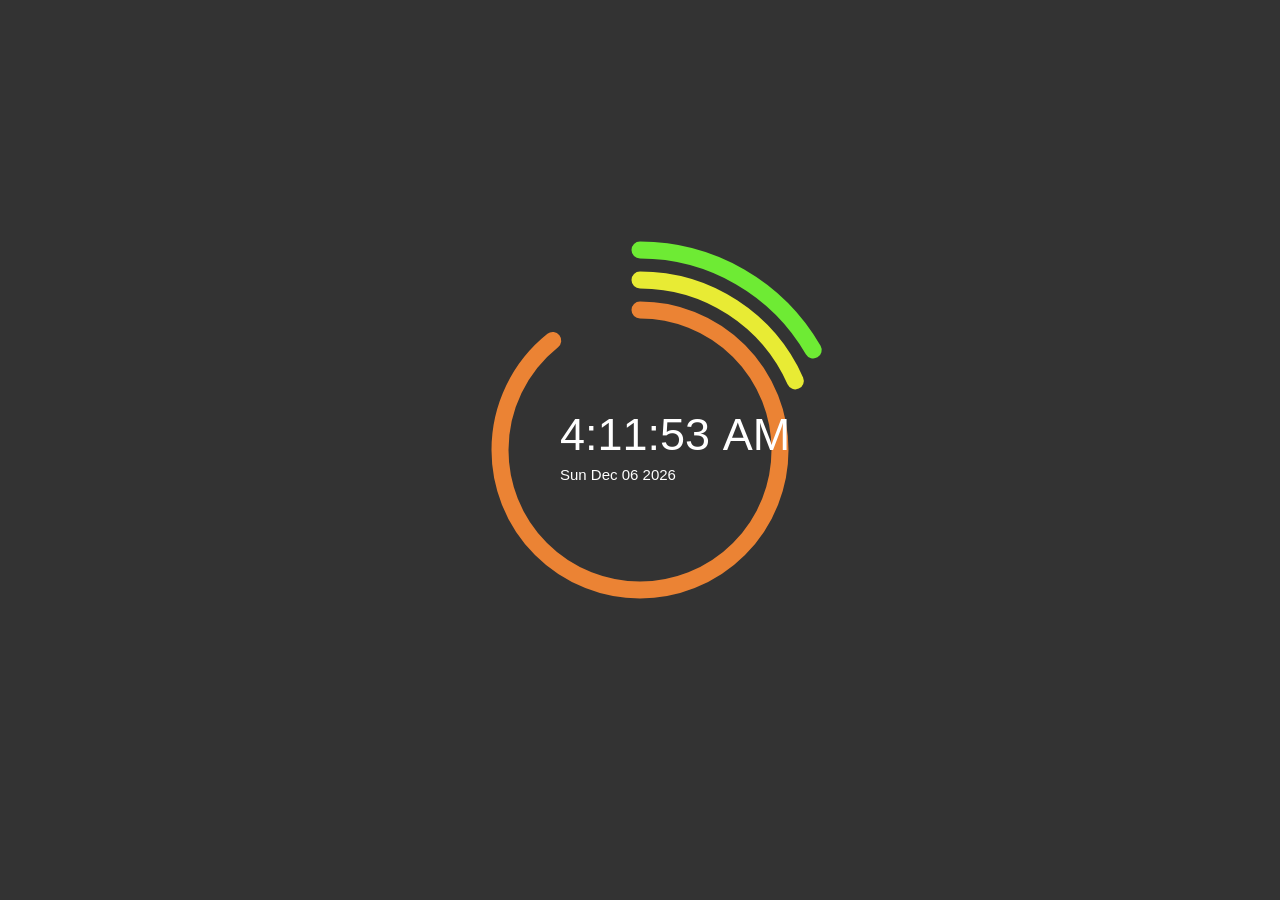
==== index.html @ 96ddda97 "Add files via upload" ====
<!DOCTYPE html>
<html lang="ru">
<head>
    <meta charset="UTF-8">
    <meta name="viewport" content="width=device-width, initial-scale=1.0">
    <title>ClockWeb-</title>
    <style>
        body
        {
            margin: 0;
            overflow: hidden;
            background-color: #000;
        }
        canvas
        {
            display: block;
        }
    </style>
</head>
<body>
    <canvas></canvas>
    <script src="Clock.js"></script>
    <script src="main.js"></script>
</body>
</html>
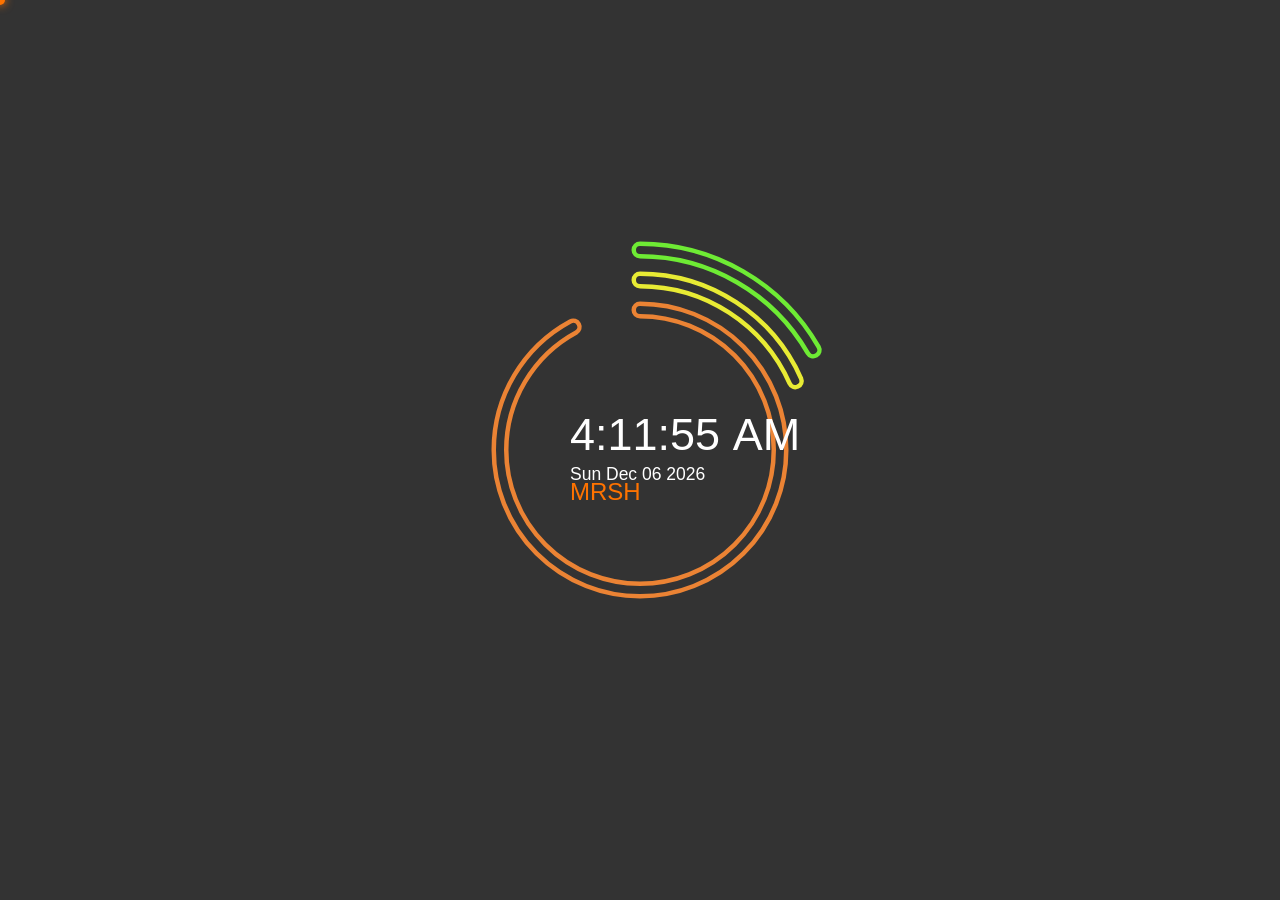
==== commit 8c6fae93: "Update index.html" ====
--- a/index.html
+++ b/index.html
@@ -19,7 +19,8 @@
 </head>
 <body>
     <canvas></canvas>
+    <script src="Particle.js"></script>
     <script src="Clock.js"></script>
     <script src="main.js"></script>
 </body>
-</html>+</html>
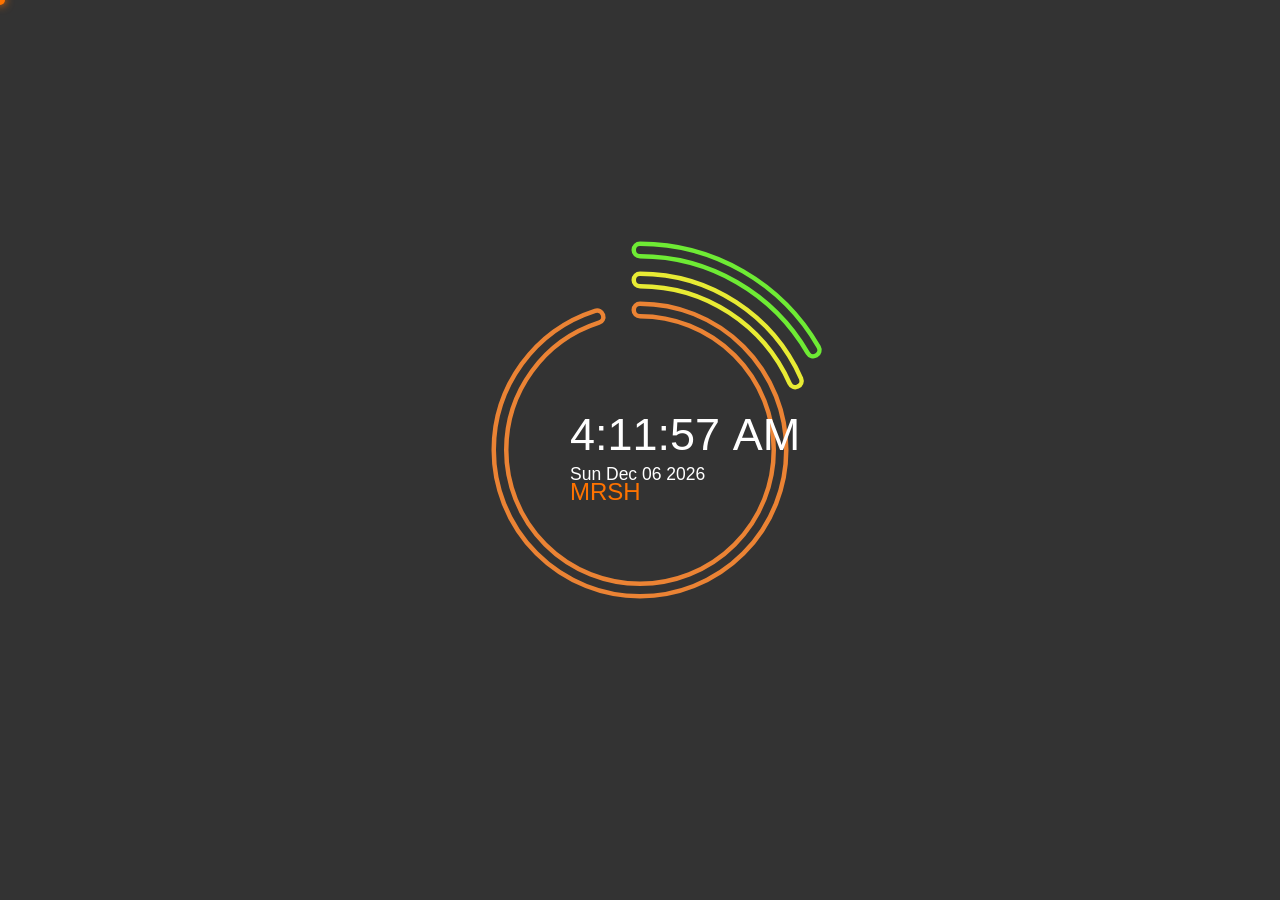
==== commit db46a4bd: "Add files via upload" ====
--- a/index.html
+++ b/index.html
@@ -10,6 +10,7 @@
             margin: 0;
             overflow: hidden;
             background-color: #000;
+            cursor: none;
         }
         canvas
         {
@@ -23,4 +24,4 @@
     <script src="Clock.js"></script>
     <script src="main.js"></script>
 </body>
-</html>
+</html>
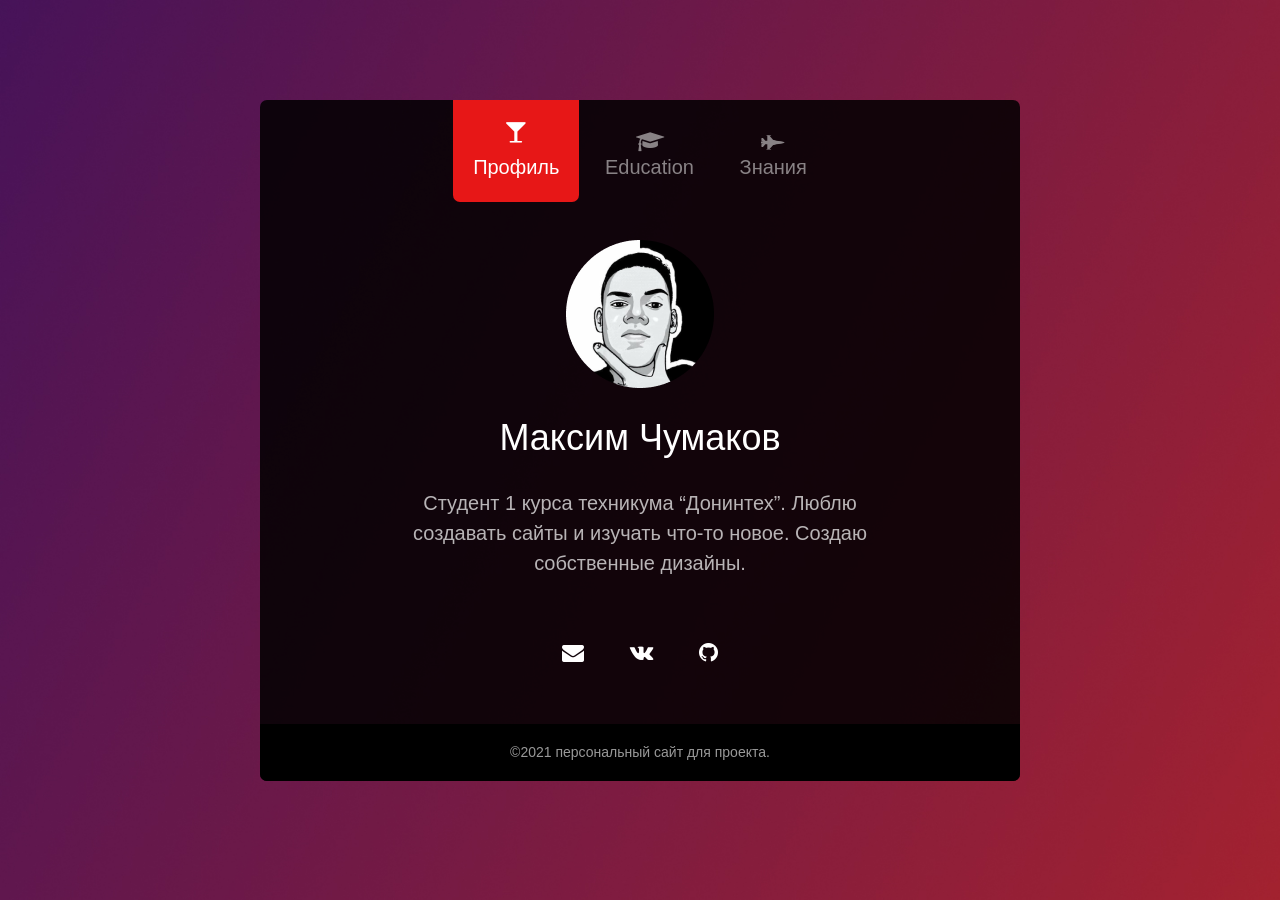
==== commit b8882f38: "add" ====
--- a/index.html
+++ b/index.html
@@ -1,27 +1,153 @@
-<!DOCTYPE html>
-<html lang="ru">
-<head>
-    <meta charset="UTF-8">
-    <meta name="viewport" content="width=device-width, initial-scale=1.0">
-    <title>ClockWeb-</title>
-    <style>
-        body
-        {
-            margin: 0;
-            overflow: hidden;
-            background-color: #000;
-            cursor: none;
-        }
-        canvas
-        {
-            display: block;
-        }
-    </style>
-</head>
-<body>
-    <canvas></canvas>
-    <script src="Particle.js"></script>
-    <script src="Clock.js"></script>
-    <script src="main.js"></script>
-</body>
-</html>+
+<!DOCTYPE html>
+<html class="no-js"
+	<head>
+	<meta charset="utf-8">
+	<meta http-equiv="X-UA-Compatible" content="IE=edge">
+	<title>Personal</title>
+	<meta name="viewport" content="width=device-width, initial-scale=1">
+	<meta name="description" content="Personal Page Max Chumakov" />
+	<meta name="keywords" content="personal site max chumakov" />
+	<meta name="author" content="Max Chumakov" />
+
+	<meta property="og:title" content=""/>
+	<meta property="og:image" content=""/>
+	<meta property="og:url" content=""/>
+	<meta property="og:site_name" content=""/>
+	<meta property="og:description" content=""/>
+	<meta name="twitter:title" content="" />
+	<meta name="twitter:image" content="" />
+	<meta name="twitter:url" content="" />
+	<meta name="twitter:card" content="" />
+
+	<link rel="shortcut icon" href="images/profile_img.png">
+
+	<link href='https://fonts.googleapis.com/css?family=Work+Sans:400,300,600,400italic,700' rel='stylesheet' type='text/css'>
+	
+	<!-- Animate.css -->
+	<link rel="stylesheet" href="css/animate.css">
+	<!-- Icomoon Icon Fonts-->
+	<link rel="stylesheet" href="css/icomoon.css">
+	<!-- Bootstrap  -->
+	<link rel="stylesheet" href="css/bootstrap.css">
+	<!-- Theme style  -->
+	<link rel="stylesheet" href="css/style.css">
+
+	<!-- Modernizr JS -->
+	<script src="js/modernizr-2.6.2.min.js"></script>
+
+	</head>
+	<body style="background-image: url(images/bg_img.jpg);">
+	
+	<div id="fh5co-main">
+		<div class="fh5co-tab-wrap">
+			<ul class="fh5co-tab-menu">
+				<li class="active"><a href="#" data-tab="1"><span class="icon icon-glass"></span><span class="menu-text">Профиль</span></a></li>
+				<li><a href="#" data-tab="2"><span class="icon icon-graduation-cap"></span><span class="menu-text">Education</span></a></li>
+				<li><a href="#" data-tab="4" data-pie="yes"><span class="icon icon-fighter-jet"></span><span class="menu-text">Знания</span></a></li>
+			</ul>
+			<div class="fh5co-tab-content active" data-content="1">
+				<div class="fh5co-content-inner text-center">
+					<div class="row row-bottom-padded-sm">
+						<div class="col-md-12">
+							<figure>
+								<img src="images/profile_img.png" alt="profile_img">
+							</figure>
+							<h1>Максим Чумаков</h1>
+							<p>Студент 1 курса техникума “Донинтех”. Люблю создавать сайты и изучать что-то новое. Создаю собственные дизайны.</p>
+						</div>
+					</div>
+					<ul class="fh5co-social">
+						<li><a href="mailto:maksimchoomakov670@gmail.com" target="_blank"><i class="icon-envelope"></i></a></li>
+						<li><a href="https://vk.com/morty_dev" target="_blank"><i class="icon-vk"></i></a></li>
+						<li><a href="https://github.com/Mar-shell" target="_blank"><i class="icon-github"></i></a></li>
+					</ul>
+				</div>
+			</div>
+			<div class="fh5co-tab-content" data-content="2">
+				<div class="fh5co-content-inner">
+					<div class="row">
+						<div class="col-md-12">
+							<p>Места обучения</p>
+
+							<div class="fh5co-feature">
+								<div class="fh5co-icon">
+									<i class="icon-graduation-cap"></i>
+								</div>
+								<div class="fh5co-text">
+									<h2>2013-2021</h2>
+									<p>МБОУ СОШ №4 г.Батайска</p>
+								</div>
+							</div>
+
+							<div class="fh5co-feature">
+								<div class="fh5co-icon">
+									<i class="icon-graduation-cap"></i>
+								</div>
+								<div class="fh5co-text">
+									<h2>2021-202.</h2>
+									<p>БТИТиР "Донинтех" г.Батайска</p>
+								</div>
+							</div>
+						</div>
+						
+					</div>
+				</div>
+			</div>
+			<div class="fh5co-tab-content" data-content="4">
+				<div class="fh5co-content-inner">
+					<div class="row">
+						<div class="col-md-12">
+							<p>Мои знание</p>
+						</div>
+						<div class="col-md-4 col-sm-6 col-xs-12 text-center">
+							<div class="chart" data-percent="95"><span><strong>HTML5</strong>95%</span></div>
+						</div>
+						<div class="col-md-4 col-sm-6 col-xs-12 text-center">
+							<div class="chart" data-percent="93"><span><strong>CSS3</strong>93%</span></div>
+						</div>
+						<div class="col-md-4 col-sm-6 col-xs-12 text-center">
+							<div class="chart" data-percent="90"><span><strong>jQuery</strong>90%</span></div>
+						</div>
+
+						<div class="col-md-4 col-sm-6 col-xs-12 text-center">
+							<div class="chart" data-percent="49"><span><strong>PHP</strong>49%</span></div>
+						</div>
+						<div class="col-md-4 col-sm-6 col-xs-12 text-center">
+							<div class="chart" data-percent="35"><span><strong>MySQL</strong>35%</span></div>
+						</div>
+						<div class="col-md-4 col-sm-6 col-xs-12 text-center">
+							<div class="chart" data-percent="67"><span><strong>AngularJS</strong>67%</span></div>
+						</div>
+
+					</div>
+				</div>
+			</div>
+		</div>
+		<footer id="fh5co-footer">
+			<div class="row">
+				<div class="col-md-6 col-md-offset-3 text-center">
+					<small>
+						&copy;2021 персональный сайт для проекта.
+					</small>
+				</div>
+			</div>
+		</footer>
+	</div>
+	
+	<!-- jQuery -->
+	<script src="js/jquery.min.js"></script>
+	<!-- jQuery Easing -->
+	<script src="js/jquery.easing.1.3.js"></script>
+	<!-- Bootstrap -->
+	<script src="js/bootstrap.min.js"></script>
+	<!-- Waypoints -->
+	<script src="js/jquery.waypoints.min.js"></script>
+	<!-- Easy PieChart -->
+	<script src="js/jquery.easypiechart.min.js"></script>
+	<!-- MAIN JS -->
+	<script src="js/main.js"></script>
+
+	</body>
+</html>
+
--- a/css/icomoon.css
+++ b/css/icomoon.css
@@ -0,0 +1,2517 @@
+@font-face {
+    font-family: 'icomoon';
+    src:    url('fonts/icomoon.eot?195opb');
+    src:    url('fonts/icomoon.eot?195opb#iefix') format('embedded-opentype'),
+        url('fonts/icomoon.ttf?195opb') format('truetype'),
+        url('fonts/icomoon.woff?195opb') format('woff'),
+        url('fonts/icomoon.svg?195opb#icomoon') format('svg');
+    font-weight: normal;
+    font-style: normal;
+}
+
+[class^="icon-"], [class*=" icon-"] {
+    /* use !important to prevent issues with browser extensions that change fonts */
+    font-family: 'icomoon' !important;
+    speak: none;
+    font-style: normal;
+    font-weight: normal;
+    font-variant: normal;
+    text-transform: none;
+    line-height: 1;
+
+    /* Better Font Rendering =========== */
+    -webkit-font-smoothing: antialiased;
+    -moz-osx-font-smoothing: grayscale;
+}
+
+.icon-glass:before {
+    content: "\f000";
+}
+.icon-music:before {
+    content: "\f001";
+}
+.icon-search:before {
+    content: "\f002";
+}
+.icon-envelope-o:before {
+    content: "\f003";
+}
+.icon-heart:before {
+    content: "\f004";
+}
+.icon-star:before {
+    content: "\f005";
+}
+.icon-star-o:before {
+    content: "\f006";
+}
+.icon-user:before {
+    content: "\f007";
+}
+.icon-film:before {
+    content: "\f008";
+}
+.icon-th-large:before {
+    content: "\f009";
+}
+.icon-th:before {
+    content: "\f00a";
+}
+.icon-th-list:before {
+    content: "\f00b";
+}
+.icon-check:before {
+    content: "\f00c";
+}
+.icon-close:before {
+    content: "\f00d";
+}
+.icon-remove:before {
+    content: "\f00d";
+}
+.icon-times:before {
+    content: "\f00d";
+}
+.icon-search-plus:before {
+    content: "\f00e";
+}
+.icon-search-minus:before {
+    content: "\f010";
+}
+.icon-power-off:before {
+    content: "\f011";
+}
+.icon-signal:before {
+    content: "\f012";
+}
+.icon-cog:before {
+    content: "\f013";
+}
+.icon-gear:before {
+    content: "\f013";
+}
+.icon-trash-o:before {
+    content: "\f014";
+}
+.icon-home:before {
+    content: "\f015";
+}
+.icon-file-o:before {
+    content: "\f016";
+}
+.icon-clock-o:before {
+    content: "\f017";
+}
+.icon-road:before {
+    content: "\f018";
+}
+.icon-download:before {
+    content: "\f019";
+}
+.icon-arrow-circle-o-down:before {
+    content: "\f01a";
+}
+.icon-arrow-circle-o-up:before {
+    content: "\f01b";
+}
+.icon-inbox:before {
+    content: "\f01c";
+}
+.icon-play-circle-o:before {
+    content: "\f01d";
+}
+.icon-repeat:before {
+    content: "\f01e";
+}
+.icon-rotate-right:before {
+    content: "\f01e";
+}
+.icon-refresh:before {
+    content: "\f021";
+}
+.icon-list-alt:before {
+    content: "\f022";
+}
+.icon-lock:before {
+    content: "\f023";
+}
+.icon-flag:before {
+    content: "\f024";
+}
+.icon-headphones:before {
+    content: "\f025";
+}
+.icon-volume-off:before {
+    content: "\f026";
+}
+.icon-volume-down:before {
+    content: "\f027";
+}
+.icon-volume-up:before {
+    content: "\f028";
+}
+.icon-qrcode:before {
+    content: "\f029";
+}
+.icon-barcode:before {
+    content: "\f02a";
+}
+.icon-tag:before {
+    content: "\f02b";
+}
+.icon-tags:before {
+    content: "\f02c";
+}
+.icon-book:before {
+    content: "\f02d";
+}
+.icon-bookmark:before {
+    content: "\f02e";
+}
+.icon-print:before {
+    content: "\f02f";
+}
+.icon-camera:before {
+    content: "\f030";
+}
+.icon-font:before {
+    content: "\f031";
+}
+.icon-bold:before {
+    content: "\f032";
+}
+.icon-italic:before {
+    content: "\f033";
+}
+.icon-text-height:before {
+    content: "\f034";
+}
+.icon-text-width:before {
+    content: "\f035";
+}
+.icon-align-left:before {
+    content: "\f036";
+}
+.icon-align-center:before {
+    content: "\f037";
+}
+.icon-align-right:before {
+    content: "\f038";
+}
+.icon-align-justify:before {
+    content: "\f039";
+}
+.icon-list:before {
+    content: "\f03a";
+}
+.icon-dedent:before {
+    content: "\f03b";
+}
+.icon-outdent:before {
+    content: "\f03b";
+}
+.icon-indent:before {
+    content: "\f03c";
+}
+.icon-video-camera:before {
+    content: "\f03d";
+}
+.icon-image:before {
+    content: "\f03e";
+}
+.icon-photo:before {
+    content: "\f03e";
+}
+.icon-picture-o:before {
+    content: "\f03e";
+}
+.icon-pencil:before {
+    content: "\f040";
+}
+.icon-map-marker:before {
+    content: "\f041";
+}
+.icon-adjust:before {
+    content: "\f042";
+}
+.icon-tint:before {
+    content: "\f043";
+}
+.icon-edit:before {
+    content: "\f044";
+}
+.icon-pencil-square-o:before {
+    content: "\f044";
+}
+.icon-share-square-o:before {
+    content: "\f045";
+}
+.icon-check-square-o:before {
+    content: "\f046";
+}
+.icon-arrows:before {
+    content: "\f047";
+}
+.icon-step-backward:before {
+    content: "\f048";
+}
+.icon-fast-backward:before {
+    content: "\f049";
+}
+.icon-backward:before {
+    content: "\f04a";
+}
+.icon-play:before {
+    content: "\f04b";
+}
+.icon-pause:before {
+    content: "\f04c";
+}
+.icon-stop:before {
+    content: "\f04d";
+}
+.icon-forward:before {
+    content: "\f04e";
+}
+.icon-fast-forward:before {
+    content: "\f050";
+}
+.icon-step-forward:before {
+    content: "\f051";
+}
+.icon-eject:before {
+    content: "\f052";
+}
+.icon-chevron-left:before {
+    content: "\f053";
+}
+.icon-chevron-right:before {
+    content: "\f054";
+}
+.icon-plus-circle:before {
+    content: "\f055";
+}
+.icon-minus-circle:before {
+    content: "\f056";
+}
+.icon-times-circle:before {
+    content: "\f057";
+}
+.icon-check-circle:before {
+    content: "\f058";
+}
+.icon-question-circle:before {
+    content: "\f059";
+}
+.icon-info-circle:before {
+    content: "\f05a";
+}
+.icon-crosshairs:before {
+    content: "\f05b";
+}
+.icon-times-circle-o:before {
+    content: "\f05c";
+}
+.icon-check-circle-o:before {
+    content: "\f05d";
+}
+.icon-ban:before {
+    content: "\f05e";
+}
+.icon-arrow-left:before {
+    content: "\f060";
+}
+.icon-arrow-right:before {
+    content: "\f061";
+}
+.icon-arrow-up:before {
+    content: "\f062";
+}
+.icon-arrow-down:before {
+    content: "\f063";
+}
+.icon-mail-forward:before {
+    content: "\f064";
+}
+.icon-share:before {
+    content: "\f064";
+}
+.icon-expand:before {
+    content: "\f065";
+}
+.icon-compress:before {
+    content: "\f066";
+}
+.icon-plus:before {
+    content: "\f067";
+}
+.icon-minus:before {
+    content: "\f068";
+}
+.icon-asterisk:before {
+    content: "\f069";
+}
+.icon-exclamation-circle:before {
+    content: "\f06a";
+}
+.icon-gift:before {
+    content: "\f06b";
+}
+.icon-leaf:before {
+    content: "\f06c";
+}
+.icon-fire:before {
+    content: "\f06d";
+}
+.icon-eye:before {
+    content: "\f06e";
+}
+.icon-eye-slash:before {
+    content: "\f070";
+}
+.icon-exclamation-triangle:before {
+    content: "\f071";
+}
+.icon-warning:before {
+    content: "\f071";
+}
+.icon-plane:before {
+    content: "\f072";
+}
+.icon-calendar:before {
+    content: "\f073";
+}
+.icon-random:before {
+    content: "\f074";
+}
+.icon-comment:before {
+    content: "\f075";
+}
+.icon-magnet:before {
+    content: "\f076";
+}
+.icon-chevron-up:before {
+    content: "\f077";
+}
+.icon-chevron-down:before {
+    content: "\f078";
+}
+.icon-retweet:before {
+    content: "\f079";
+}
+.icon-shopping-cart:before {
+    content: "\f07a";
+}
+.icon-folder:before {
+    content: "\f07b";
+}
+.icon-folder-open:before {
+    content: "\f07c";
+}
+.icon-arrows-v:before {
+    content: "\f07d";
+}
+.icon-arrows-h:before {
+    content: "\f07e";
+}
+.icon-bar-chart:before {
+    content: "\f080";
+}
+.icon-bar-chart-o:before {
+    content: "\f080";
+}
+.icon-twitter-square:before {
+    content: "\f081";
+}
+.icon-facebook-square:before {
+    content: "\f082";
+}
+.icon-camera-retro:before {
+    content: "\f083";
+}
+.icon-key:before {
+    content: "\f084";
+}
+.icon-cogs:before {
+    content: "\f085";
+}
+.icon-gears:before {
+    content: "\f085";
+}
+.icon-comments:before {
+    content: "\f086";
+}
+.icon-thumbs-o-up:before {
+    content: "\f087";
+}
+.icon-thumbs-o-down:before {
+    content: "\f088";
+}
+.icon-star-half:before {
+    content: "\f089";
+}
+.icon-heart-o:before {
+    content: "\f08a";
+}
+.icon-sign-out:before {
+    content: "\f08b";
+}
+.icon-linkedin-square:before {
+    content: "\f08c";
+}
+.icon-thumb-tack:before {
+    content: "\f08d";
+}
+.icon-external-link:before {
+    content: "\f08e";
+}
+.icon-sign-in:before {
+    content: "\f090";
+}
+.icon-trophy:before {
+    content: "\f091";
+}
+.icon-github-square:before {
+    content: "\f092";
+}
+.icon-upload:before {
+    content: "\f093";
+}
+.icon-lemon-o:before {
+    content: "\f094";
+}
+.icon-phone:before {
+    content: "\f095";
+}
+.icon-square-o:before {
+    content: "\f096";
+}
+.icon-bookmark-o:before {
+    content: "\f097";
+}
+.icon-phone-square:before {
+    content: "\f098";
+}
+.icon-twitter:before {
+    content: "\f099";
+}
+.icon-facebook:before {
+    content: "\f09a";
+}
+.icon-facebook-f:before {
+    content: "\f09a";
+}
+.icon-github:before {
+    content: "\f09b";
+}
+.icon-unlock:before {
+    content: "\f09c";
+}
+.icon-credit-card:before {
+    content: "\f09d";
+}
+.icon-feed:before {
+    content: "\f09e";
+}
+.icon-rss:before {
+    content: "\f09e";
+}
+.icon-hdd-o:before {
+    content: "\f0a0";
+}
+.icon-bullhorn:before {
+    content: "\f0a1";
+}
+.icon-bell-o:before {
+    content: "\f0a2";
+}
+.icon-certificate:before {
+    content: "\f0a3";
+}
+.icon-hand-o-right:before {
+    content: "\f0a4";
+}
+.icon-hand-o-left:before {
+    content: "\f0a5";
+}
+.icon-hand-o-up:before {
+    content: "\f0a6";
+}
+.icon-hand-o-down:before {
+    content: "\f0a7";
+}
+.icon-arrow-circle-left:before {
+    content: "\f0a8";
+}
+.icon-arrow-circle-right:before {
+    content: "\f0a9";
+}
+.icon-arrow-circle-up:before {
+    content: "\f0aa";
+}
+.icon-arrow-circle-down:before {
+    content: "\f0ab";
+}
+.icon-globe:before {
+    content: "\f0ac";
+}
+.icon-wrench:before {
+    content: "\f0ad";
+}
+.icon-tasks:before {
+    content: "\f0ae";
+}
+.icon-filter:before {
+    content: "\f0b0";
+}
+.icon-briefcase:before {
+    content: "\f0b1";
+}
+.icon-arrows-alt:before {
+    content: "\f0b2";
+}
+.icon-group:before {
+    content: "\f0c0";
+}
+.icon-users:before {
+    content: "\f0c0";
+}
+.icon-chain:before {
+    content: "\f0c1";
+}
+.icon-link:before {
+    content: "\f0c1";
+}
+.icon-cloud:before {
+    content: "\f0c2";
+}
+.icon-flask:before {
+    content: "\f0c3";
+}
+.icon-cut:before {
+    content: "\f0c4";
+}
+.icon-scissors:before {
+    content: "\f0c4";
+}
+.icon-copy:before {
+    content: "\f0c5";
+}
+.icon-files-o:before {
+    content: "\f0c5";
+}
+.icon-paperclip:before {
+    content: "\f0c6";
+}
+.icon-floppy-o:before {
+    content: "\f0c7";
+}
+.icon-save:before {
+    content: "\f0c7";
+}
+.icon-square:before {
+    content: "\f0c8";
+}
+.icon-bars:before {
+    content: "\f0c9";
+}
+.icon-navicon:before {
+    content: "\f0c9";
+}
+.icon-reorder:before {
+    content: "\f0c9";
+}
+.icon-list-ul:before {
+    content: "\f0ca";
+}
+.icon-list-ol:before {
+    content: "\f0cb";
+}
+.icon-strikethrough:before {
+    content: "\f0cc";
+}
+.icon-underline:before {
+    content: "\f0cd";
+}
+.icon-table:before {
+    content: "\f0ce";
+}
+.icon-magic:before {
+    content: "\f0d0";
+}
+.icon-truck:before {
+    content: "\f0d1";
+}
+.icon-pinterest:before {
+    content: "\f0d2";
+}
+.icon-pinterest-square:before {
+    content: "\f0d3";
+}
+.icon-google-plus-square:before {
+    content: "\f0d4";
+}
+.icon-google-plus:before {
+    content: "\f0d5";
+}
+.icon-money:before {
+    content: "\f0d6";
+}
+.icon-caret-down:before {
+    content: "\f0d7";
+}
+.icon-caret-up:before {
+    content: "\f0d8";
+}
+.icon-caret-left:before {
+    content: "\f0d9";
+}
+.icon-caret-right:before {
+    content: "\f0da";
+}
+.icon-columns:before {
+    content: "\f0db";
+}
+.icon-sort:before {
+    content: "\f0dc";
+}
+.icon-unsorted:before {
+    content: "\f0dc";
+}
+.icon-sort-desc:before {
+    content: "\f0dd";
+}
+.icon-sort-down:before {
+    content: "\f0dd";
+}
+.icon-sort-asc:before {
+    content: "\f0de";
+}
+.icon-sort-up:before {
+    content: "\f0de";
+}
+.icon-envelope:before {
+    content: "\f0e0";
+}
+.icon-linkedin:before {
+    content: "\f0e1";
+}
+.icon-rotate-left:before {
+    content: "\f0e2";
+}
+.icon-undo:before {
+    content: "\f0e2";
+}
+.icon-gavel:before {
+    content: "\f0e3";
+}
+.icon-legal:before {
+    content: "\f0e3";
+}
+.icon-dashboard:before {
+    content: "\f0e4";
+}
+.icon-tachometer:before {
+    content: "\f0e4";
+}
+.icon-comment-o:before {
+    content: "\f0e5";
+}
+.icon-comments-o:before {
+    content: "\f0e6";
+}
+.icon-bolt:before {
+    content: "\f0e7";
+}
+.icon-flash:before {
+    content: "\f0e7";
+}
+.icon-sitemap:before {
+    content: "\f0e8";
+}
+.icon-umbrella:before {
+    content: "\f0e9";
+}
+.icon-clipboard:before {
+    content: "\f0ea";
+}
+.icon-paste:before {
+    content: "\f0ea";
+}
+.icon-lightbulb-o:before {
+    content: "\f0eb";
+}
+.icon-exchange:before {
+    content: "\f0ec";
+}
+.icon-cloud-download:before {
+    content: "\f0ed";
+}
+.icon-cloud-upload:before {
+    content: "\f0ee";
+}
+.icon-user-md:before {
+    content: "\f0f0";
+}
+.icon-stethoscope:before {
+    content: "\f0f1";
+}
+.icon-suitcase:before {
+    content: "\f0f2";
+}
+.icon-bell:before {
+    content: "\f0f3";
+}
+.icon-coffee:before {
+    content: "\f0f4";
+}
+.icon-cutlery:before {
+    content: "\f0f5";
+}
+.icon-file-text-o:before {
+    content: "\f0f6";
+}
+.icon-building-o:before {
+    content: "\f0f7";
+}
+.icon-hospital-o:before {
+    content: "\f0f8";
+}
+.icon-ambulance:before {
+    content: "\f0f9";
+}
+.icon-medkit:before {
+    content: "\f0fa";
+}
+.icon-fighter-jet:before {
+    content: "\f0fb";
+}
+.icon-beer:before {
+    content: "\f0fc";
+}
+.icon-h-square:before {
+    content: "\f0fd";
+}
+.icon-plus-square:before {
+    content: "\f0fe";
+}
+.icon-angle-double-left:before {
+    content: "\f100";
+}
+.icon-angle-double-right:before {
+    content: "\f101";
+}
+.icon-angle-double-up:before {
+    content: "\f102";
+}
+.icon-angle-double-down:before {
+    content: "\f103";
+}
+.icon-angle-left:before {
+    content: "\f104";
+}
+.icon-angle-right:before {
+    content: "\f105";
+}
+.icon-angle-up:before {
+    content: "\f106";
+}
+.icon-angle-down:before {
+    content: "\f107";
+}
+.icon-desktop:before {
+    content: "\f108";
+}
+.icon-laptop:before {
+    content: "\f109";
+}
+.icon-tablet:before {
+    content: "\f10a";
+}
+.icon-mobile:before {
+    content: "\f10b";
+}
+.icon-mobile-phone:before {
+    content: "\f10b";
+}
+.icon-circle-o:before {
+    content: "\f10c";
+}
+.icon-quote-left:before {
+    content: "\f10d";
+}
+.icon-quote-right:before {
+    content: "\f10e";
+}
+.icon-spinner:before {
+    content: "\f110";
+}
+.icon-circle:before {
+    content: "\f111";
+}
+.icon-mail-reply:before {
+    content: "\f112";
+}
+.icon-reply:before {
+    content: "\f112";
+}
+.icon-github-alt:before {
+    content: "\f113";
+}
+.icon-folder-o:before {
+    content: "\f114";
+}
+.icon-folder-open-o:before {
+    content: "\f115";
+}
+.icon-smile-o:before {
+    content: "\f118";
+}
+.icon-frown-o:before {
+    content: "\f119";
+}
+.icon-meh-o:before {
+    content: "\f11a";
+}
+.icon-gamepad:before {
+    content: "\f11b";
+}
+.icon-keyboard-o:before {
+    content: "\f11c";
+}
+.icon-flag-o:before {
+    content: "\f11d";
+}
+.icon-flag-checkered:before {
+    content: "\f11e";
+}
+.icon-terminal:before {
+    content: "\f120";
+}
+.icon-code:before {
+    content: "\f121";
+}
+.icon-mail-reply-all:before {
+    content: "\f122";
+}
+.icon-reply-all:before {
+    content: "\f122";
+}
+.icon-star-half-empty:before {
+    content: "\f123";
+}
+.icon-star-half-full:before {
+    content: "\f123";
+}
+.icon-star-half-o:before {
+    content: "\f123";
+}
+.icon-location-arrow:before {
+    content: "\f124";
+}
+.icon-crop:before {
+    content: "\f125";
+}
+.icon-code-fork:before {
+    content: "\f126";
+}
+.icon-chain-broken:before {
+    content: "\f127";
+}
+.icon-unlink:before {
+    content: "\f127";
+}
+.icon-question:before {
+    content: "\f128";
+}
+.icon-info:before {
+    content: "\f129";
+}
+.icon-exclamation:before {
+    content: "\f12a";
+}
+.icon-superscript:before {
+    content: "\f12b";
+}
+.icon-subscript:before {
+    content: "\f12c";
+}
+.icon-eraser:before {
+    content: "\f12d";
+}
+.icon-puzzle-piece:before {
+    content: "\f12e";
+}
+.icon-microphone:before {
+    content: "\f130";
+}
+.icon-microphone-slash:before {
+    content: "\f131";
+}
+.icon-shield:before {
+    content: "\f132";
+}
+.icon-calendar-o:before {
+    content: "\f133";
+}
+.icon-fire-extinguisher:before {
+    content: "\f134";
+}
+.icon-rocket:before {
+    content: "\f135";
+}
+.icon-maxcdn:before {
+    content: "\f136";
+}
+.icon-chevron-circle-left:before {
+    content: "\f137";
+}
+.icon-chevron-circle-right:before {
+    content: "\f138";
+}
+.icon-chevron-circle-up:before {
+    content: "\f139";
+}
+.icon-chevron-circle-down:before {
+    content: "\f13a";
+}
+.icon-html5:before {
+    content: "\f13b";
+}
+.icon-css3:before {
+    content: "\f13c";
+}
+.icon-anchor:before {
+    content: "\f13d";
+}
+.icon-unlock-alt:before {
+    content: "\f13e";
+}
+.icon-bullseye:before {
+    content: "\f140";
+}
+.icon-ellipsis-h:before {
+    content: "\f141";
+}
+.icon-ellipsis-v:before {
+    content: "\f142";
+}
+.icon-rss-square:before {
+    content: "\f143";
+}
+.icon-play-circle:before {
+    content: "\f144";
+}
+.icon-ticket:before {
+    content: "\f145";
+}
+.icon-minus-square:before {
+    content: "\f146";
+}
+.icon-minus-square-o:before {
+    content: "\f147";
+}
+.icon-level-up:before {
+    content: "\f148";
+}
+.icon-level-down:before {
+    content: "\f149";
+}
+.icon-check-square:before {
+    content: "\f14a";
+}
+.icon-pencil-square:before {
+    content: "\f14b";
+}
+.icon-external-link-square:before {
+    content: "\f14c";
+}
+.icon-share-square:before {
+    content: "\f14d";
+}
+.icon-compass:before {
+    content: "\f14e";
+}
+.icon-caret-square-o-down:before {
+    content: "\f150";
+}
+.icon-toggle-down:before {
+    content: "\f150";
+}
+.icon-caret-square-o-up:before {
+    content: "\f151";
+}
+.icon-toggle-up:before {
+    content: "\f151";
+}
+.icon-caret-square-o-right:before {
+    content: "\f152";
+}
+.icon-toggle-right:before {
+    content: "\f152";
+}
+.icon-eur:before {
+    content: "\f153";
+}
+.icon-euro:before {
+    content: "\f153";
+}
+.icon-gbp:before {
+    content: "\f154";
+}
+.icon-dollar:before {
+    content: "\f155";
+}
+.icon-usd:before {
+    content: "\f155";
+}
+.icon-inr:before {
+    content: "\f156";
+}
+.icon-rupee:before {
+    content: "\f156";
+}
+.icon-cny:before {
+    content: "\f157";
+}
+.icon-jpy:before {
+    content: "\f157";
+}
+.icon-rmb:before {
+    content: "\f157";
+}
+.icon-yen:before {
+    content: "\f157";
+}
+.icon-rouble:before {
+    content: "\f158";
+}
+.icon-rub:before {
+    content: "\f158";
+}
+.icon-ruble:before {
+    content: "\f158";
+}
+.icon-krw:before {
+    content: "\f159";
+}
+.icon-won:before {
+    content: "\f159";
+}
+.icon-bitcoin:before {
+    content: "\f15a";
+}
+.icon-btc:before {
+    content: "\f15a";
+}
+.icon-file:before {
+    content: "\f15b";
+}
+.icon-file-text:before {
+    content: "\f15c";
+}
+.icon-sort-alpha-asc:before {
+    content: "\f15d";
+}
+.icon-sort-alpha-desc:before {
+    content: "\f15e";
+}
+.icon-sort-amount-asc:before {
+    content: "\f160";
+}
+.icon-sort-amount-desc:before {
+    content: "\f161";
+}
+.icon-sort-numeric-asc:before {
+    content: "\f162";
+}
+.icon-sort-numeric-desc:before {
+    content: "\f163";
+}
+.icon-thumbs-up:before {
+    content: "\f164";
+}
+.icon-thumbs-down:before {
+    content: "\f165";
+}
+.icon-youtube-square:before {
+    content: "\f166";
+}
+.icon-youtube:before {
+    content: "\f167";
+}
+.icon-xing:before {
+    content: "\f168";
+}
+.icon-xing-square:before {
+    content: "\f169";
+}
+.icon-youtube-play:before {
+    content: "\f16a";
+}
+.icon-dropbox:before {
+    content: "\f16b";
+}
+.icon-stack-overflow:before {
+    content: "\f16c";
+}
+.icon-instagram:before {
+    content: "\f16d";
+}
+.icon-flickr:before {
+    content: "\f16e";
+}
+.icon-adn:before {
+    content: "\f170";
+}
+.icon-bitbucket:before {
+    content: "\f171";
+}
+.icon-bitbucket-square:before {
+    content: "\f172";
+}
+.icon-tumblr:before {
+    content: "\f173";
+}
+.icon-tumblr-square:before {
+    content: "\f174";
+}
+.icon-long-arrow-down:before {
+    content: "\f175";
+}
+.icon-long-arrow-up:before {
+    content: "\f176";
+}
+.icon-long-arrow-left:before {
+    content: "\f177";
+}
+.icon-long-arrow-right:before {
+    content: "\f178";
+}
+.icon-apple:before {
+    content: "\f179";
+}
+.icon-windows:before {
+    content: "\f17a";
+}
+.icon-android:before {
+    content: "\f17b";
+}
+.icon-linux:before {
+    content: "\f17c";
+}
+.icon-dribbble:before {
+    content: "\f17d";
+}
+.icon-skype:before {
+    content: "\f17e";
+}
+.icon-foursquare:before {
+    content: "\f180";
+}
+.icon-trello:before {
+    content: "\f181";
+}
+.icon-female:before {
+    content: "\f182";
+}
+.icon-male:before {
+    content: "\f183";
+}
+.icon-gittip:before {
+    content: "\f184";
+}
+.icon-gratipay:before {
+    content: "\f184";
+}
+.icon-sun-o:before {
+    content: "\f185";
+}
+.icon-moon-o:before {
+    content: "\f186";
+}
+.icon-archive:before {
+    content: "\f187";
+}
+.icon-bug:before {
+    content: "\f188";
+}
+.icon-vk:before {
+    content: "\f189";
+}
+.icon-weibo:before {
+    content: "\f18a";
+}
+.icon-renren:before {
+    content: "\f18b";
+}
+.icon-pagelines:before {
+    content: "\f18c";
+}
+.icon-stack-exchange:before {
+    content: "\f18d";
+}
+.icon-arrow-circle-o-right:before {
+    content: "\f18e";
+}
+.icon-arrow-circle-o-left:before {
+    content: "\f190";
+}
+.icon-caret-square-o-left:before {
+    content: "\f191";
+}
+.icon-toggle-left:before {
+    content: "\f191";
+}
+.icon-dot-circle-o:before {
+    content: "\f192";
+}
+.icon-wheelchair:before {
+    content: "\f193";
+}
+.icon-vimeo-square:before {
+    content: "\f194";
+}
+.icon-try:before {
+    content: "\f195";
+}
+.icon-turkish-lira:before {
+    content: "\f195";
+}
+.icon-plus-square-o:before {
+    content: "\f196";
+}
+.icon-space-shuttle:before {
+    content: "\f197";
+}
+.icon-slack:before {
+    content: "\f198";
+}
+.icon-envelope-square:before {
+    content: "\f199";
+}
+.icon-wordpress:before {
+    content: "\f19a";
+}
+.icon-openid:before {
+    content: "\f19b";
+}
+.icon-bank:before {
+    content: "\f19c";
+}
+.icon-institution:before {
+    content: "\f19c";
+}
+.icon-university:before {
+    content: "\f19c";
+}
+.icon-graduation-cap:before {
+    content: "\f19d";
+}
+.icon-mortar-board:before {
+    content: "\f19d";
+}
+.icon-yahoo:before {
+    content: "\f19e";
+}
+.icon-google:before {
+    content: "\f1a0";
+}
+.icon-reddit:before {
+    content: "\f1a1";
+}
+.icon-reddit-square:before {
+    content: "\f1a2";
+}
+.icon-stumbleupon-circle:before {
+    content: "\f1a3";
+}
+.icon-stumbleupon:before {
+    content: "\f1a4";
+}
+.icon-delicious:before {
+    content: "\f1a5";
+}
+.icon-digg:before {
+    content: "\f1a6";
+}
+.icon-pied-piper-pp:before {
+    content: "\f1a7";
+}
+.icon-pied-piper-alt:before {
+    content: "\f1a8";
+}
+.icon-drupal:before {
+    content: "\f1a9";
+}
+.icon-joomla:before {
+    content: "\f1aa";
+}
+.icon-language:before {
+    content: "\f1ab";
+}
+.icon-fax:before {
+    content: "\f1ac";
+}
+.icon-building:before {
+    content: "\f1ad";
+}
+.icon-child:before {
+    content: "\f1ae";
+}
+.icon-paw:before {
+    content: "\f1b0";
+}
+.icon-spoon:before {
+    content: "\f1b1";
+}
+.icon-cube:before {
+    content: "\f1b2";
+}
+.icon-cubes:before {
+    content: "\f1b3";
+}
+.icon-behance:before {
+    content: "\f1b4";
+}
+.icon-behance-square:before {
+    content: "\f1b5";
+}
+.icon-steam:before {
+    content: "\f1b6";
+}
+.icon-steam-square:before {
+    content: "\f1b7";
+}
+.icon-recycle:before {
+    content: "\f1b8";
+}
+.icon-automobile:before {
+    content: "\f1b9";
+}
+.icon-car:before {
+    content: "\f1b9";
+}
+.icon-cab:before {
+    content: "\f1ba";
+}
+.icon-taxi:before {
+    content: "\f1ba";
+}
+.icon-tree:before {
+    content: "\f1bb";
+}
+.icon-spotify:before {
+    content: "\f1bc";
+}
+.icon-deviantart:before {
+    content: "\f1bd";
+}
+.icon-soundcloud:before {
+    content: "\f1be";
+}
+.icon-database:before {
+    content: "\f1c0";
+}
+.icon-file-pdf-o:before {
+    content: "\f1c1";
+}
+.icon-file-word-o:before {
+    content: "\f1c2";
+}
+.icon-file-excel-o:before {
+    content: "\f1c3";
+}
+.icon-file-powerpoint-o:before {
+    content: "\f1c4";
+}
+.icon-file-image-o:before {
+    content: "\f1c5";
+}
+.icon-file-photo-o:before {
+    content: "\f1c5";
+}
+.icon-file-picture-o:before {
+    content: "\f1c5";
+}
+.icon-file-archive-o:before {
+    content: "\f1c6";
+}
+.icon-file-zip-o:before {
+    content: "\f1c6";
+}
+.icon-file-audio-o:before {
+    content: "\f1c7";
+}
+.icon-file-sound-o:before {
+    content: "\f1c7";
+}
+.icon-file-movie-o:before {
+    content: "\f1c8";
+}
+.icon-file-video-o:before {
+    content: "\f1c8";
+}
+.icon-file-code-o:before {
+    content: "\f1c9";
+}
+.icon-vine:before {
+    content: "\f1ca";
+}
+.icon-codepen:before {
+    content: "\f1cb";
+}
+.icon-jsfiddle:before {
+    content: "\f1cc";
+}
+.icon-life-bouy:before {
+    content: "\f1cd";
+}
+.icon-life-buoy:before {
+    content: "\f1cd";
+}
+.icon-life-ring:before {
+    content: "\f1cd";
+}
+.icon-life-saver:before {
+    content: "\f1cd";
+}
+.icon-support:before {
+    content: "\f1cd";
+}
+.icon-circle-o-notch:before {
+    content: "\f1ce";
+}
+.icon-ra:before {
+    content: "\f1d0";
+}
+.icon-rebel:before {
+    content: "\f1d0";
+}
+.icon-resistance:before {
+    content: "\f1d0";
+}
+.icon-empire:before {
+    content: "\f1d1";
+}
+.icon-ge:before {
+    content: "\f1d1";
+}
+.icon-git-square:before {
+    content: "\f1d2";
+}
+.icon-git:before {
+    content: "\f1d3";
+}
+.icon-hacker-news:before {
+    content: "\f1d4";
+}
+.icon-y-combinator-square:before {
+    content: "\f1d4";
+}
+.icon-yc-square:before {
+    content: "\f1d4";
+}
+.icon-tencent-weibo:before {
+    content: "\f1d5";
+}
+.icon-qq:before {
+    content: "\f1d6";
+}
+.icon-wechat:before {
+    content: "\f1d7";
+}
+.icon-weixin:before {
+    content: "\f1d7";
+}
+.icon-paper-plane:before {
+    content: "\f1d8";
+}
+.icon-send:before {
+    content: "\f1d8";
+}
+.icon-paper-plane-o:before {
+    content: "\f1d9";
+}
+.icon-send-o:before {
+    content: "\f1d9";
+}
+.icon-history:before {
+    content: "\f1da";
+}
+.icon-circle-thin:before {
+    content: "\f1db";
+}
+.icon-header:before {
+    content: "\f1dc";
+}
+.icon-paragraph:before {
+    content: "\f1dd";
+}
+.icon-sliders:before {
+    content: "\f1de";
+}
+.icon-share-alt:before {
+    content: "\f1e0";
+}
+.icon-share-alt-square:before {
+    content: "\f1e1";
+}
+.icon-bomb:before {
+    content: "\f1e2";
+}
+.icon-futbol-o:before {
+    content: "\f1e3";
+}
+.icon-soccer-ball-o:before {
+    content: "\f1e3";
+}
+.icon-tty:before {
+    content: "\f1e4";
+}
+.icon-binoculars:before {
+    content: "\f1e5";
+}
+.icon-plug:before {
+    content: "\f1e6";
+}
+.icon-slideshare:before {
+    content: "\f1e7";
+}
+.icon-twitch:before {
+    content: "\f1e8";
+}
+.icon-yelp:before {
+    content: "\f1e9";
+}
+.icon-newspaper-o:before {
+    content: "\f1ea";
+}
+.icon-wifi:before {
+    content: "\f1eb";
+}
+.icon-calculator:before {
+    content: "\f1ec";
+}
+.icon-paypal:before {
+    content: "\f1ed";
+}
+.icon-google-wallet:before {
+    content: "\f1ee";
+}
+.icon-cc-visa:before {
+    content: "\f1f0";
+}
+.icon-cc-mastercard:before {
+    content: "\f1f1";
+}
+.icon-cc-discover:before {
+    content: "\f1f2";
+}
+.icon-cc-amex:before {
+    content: "\f1f3";
+}
+.icon-cc-paypal:before {
+    content: "\f1f4";
+}
+.icon-cc-stripe:before {
+    content: "\f1f5";
+}
+.icon-bell-slash:before {
+    content: "\f1f6";
+}
+.icon-bell-slash-o:before {
+    content: "\f1f7";
+}
+.icon-trash:before {
+    content: "\f1f8";
+}
+.icon-copyright:before {
+    content: "\f1f9";
+}
+.icon-at:before {
+    content: "\f1fa";
+}
+.icon-eyedropper:before {
+    content: "\f1fb";
+}
+.icon-paint-brush:before {
+    content: "\f1fc";
+}
+.icon-birthday-cake:before {
+    content: "\f1fd";
+}
+.icon-area-chart:before {
+    content: "\f1fe";
+}
+.icon-pie-chart:before {
+    content: "\f200";
+}
+.icon-line-chart:before {
+    content: "\f201";
+}
+.icon-lastfm:before {
+    content: "\f202";
+}
+.icon-lastfm-square:before {
+    content: "\f203";
+}
+.icon-toggle-off:before {
+    content: "\f204";
+}
+.icon-toggle-on:before {
+    content: "\f205";
+}
+.icon-bicycle:before {
+    content: "\f206";
+}
+.icon-bus:before {
+    content: "\f207";
+}
+.icon-ioxhost:before {
+    content: "\f208";
+}
+.icon-angellist:before {
+    content: "\f209";
+}
+.icon-cc:before {
+    content: "\f20a";
+}
+.icon-ils:before {
+    content: "\f20b";
+}
+.icon-shekel:before {
+    content: "\f20b";
+}
+.icon-sheqel:before {
+    content: "\f20b";
+}
+.icon-meanpath:before {
+    content: "\f20c";
+}
+.icon-buysellads:before {
+    content: "\f20d";
+}
+.icon-connectdevelop:before {
+    content: "\f20e";
+}
+.icon-dashcube:before {
+    content: "\f210";
+}
+.icon-forumbee:before {
+    content: "\f211";
+}
+.icon-leanpub:before {
+    content: "\f212";
+}
+.icon-sellsy:before {
+    content: "\f213";
+}
+.icon-shirtsinbulk:before {
+    content: "\f214";
+}
+.icon-simplybuilt:before {
+    content: "\f215";
+}
+.icon-skyatlas:before {
+    content: "\f216";
+}
+.icon-cart-plus:before {
+    content: "\f217";
+}
+.icon-cart-arrow-down:before {
+    content: "\f218";
+}
+.icon-diamond:before {
+    content: "\f219";
+}
+.icon-ship:before {
+    content: "\f21a";
+}
+.icon-user-secret:before {
+    content: "\f21b";
+}
+.icon-motorcycle:before {
+    content: "\f21c";
+}
+.icon-street-view:before {
+    content: "\f21d";
+}
+.icon-heartbeat:before {
+    content: "\f21e";
+}
+.icon-venus:before {
+    content: "\f221";
+}
+.icon-mars:before {
+    content: "\f222";
+}
+.icon-mercury:before {
+    content: "\f223";
+}
+.icon-intersex:before {
+    content: "\f224";
+}
+.icon-transgender:before {
+    content: "\f224";
+}
+.icon-transgender-alt:before {
+    content: "\f225";
+}
+.icon-venus-double:before {
+    content: "\f226";
+}
+.icon-mars-double:before {
+    content: "\f227";
+}
+.icon-venus-mars:before {
+    content: "\f228";
+}
+.icon-mars-stroke:before {
+    content: "\f229";
+}
+.icon-mars-stroke-v:before {
+    content: "\f22a";
+}
+.icon-mars-stroke-h:before {
+    content: "\f22b";
+}
+.icon-neuter:before {
+    content: "\f22c";
+}
+.icon-genderless:before {
+    content: "\f22d";
+}
+.icon-facebook-official:before {
+    content: "\f230";
+}
+.icon-pinterest-p:before {
+    content: "\f231";
+}
+.icon-whatsapp:before {
+    content: "\f232";
+}
+.icon-server:before {
+    content: "\f233";
+}
+.icon-user-plus:before {
+    content: "\f234";
+}
+.icon-user-times:before {
+    content: "\f235";
+}
+.icon-bed:before {
+    content: "\f236";
+}
+.icon-hotel:before {
+    content: "\f236";
+}
+.icon-viacoin:before {
+    content: "\f237";
+}
+.icon-train:before {
+    content: "\f238";
+}
+.icon-subway:before {
+    content: "\f239";
+}
+.icon-medium:before {
+    content: "\f23a";
+}
+.icon-y-combinator:before {
+    content: "\f23b";
+}
+.icon-yc:before {
+    content: "\f23b";
+}
+.icon-optin-monster:before {
+    content: "\f23c";
+}
+.icon-opencart:before {
+    content: "\f23d";
+}
+.icon-expeditedssl:before {
+    content: "\f23e";
+}
+.icon-battery-4:before {
+    content: "\f240";
+}
+.icon-battery-full:before {
+    content: "\f240";
+}
+.icon-battery-3:before {
+    content: "\f241";
+}
+.icon-battery-three-quarters:before {
+    content: "\f241";
+}
+.icon-battery-2:before {
+    content: "\f242";
+}
+.icon-battery-half:before {
+    content: "\f242";
+}
+.icon-battery-1:before {
+    content: "\f243";
+}
+.icon-battery-quarter:before {
+    content: "\f243";
+}
+.icon-battery-0:before {
+    content: "\f244";
+}
+.icon-battery-empty:before {
+    content: "\f244";
+}
+.icon-mouse-pointer:before {
+    content: "\f245";
+}
+.icon-i-cursor:before {
+    content: "\f246";
+}
+.icon-object-group:before {
+    content: "\f247";
+}
+.icon-object-ungroup:before {
+    content: "\f248";
+}
+.icon-sticky-note:before {
+    content: "\f249";
+}
+.icon-sticky-note-o:before {
+    content: "\f24a";
+}
+.icon-cc-jcb:before {
+    content: "\f24b";
+}
+.icon-cc-diners-club:before {
+    content: "\f24c";
+}
+.icon-clone:before {
+    content: "\f24d";
+}
+.icon-balance-scale:before {
+    content: "\f24e";
+}
+.icon-hourglass-o:before {
+    content: "\f250";
+}
+.icon-hourglass-1:before {
+    content: "\f251";
+}
+.icon-hourglass-start:before {
+    content: "\f251";
+}
+.icon-hourglass-2:before {
+    content: "\f252";
+}
+.icon-hourglass-half:before {
+    content: "\f252";
+}
+.icon-hourglass-3:before {
+    content: "\f253";
+}
+.icon-hourglass-end:before {
+    content: "\f253";
+}
+.icon-hourglass:before {
+    content: "\f254";
+}
+.icon-hand-grab-o:before {
+    content: "\f255";
+}
+.icon-hand-rock-o:before {
+    content: "\f255";
+}
+.icon-hand-paper-o:before {
+    content: "\f256";
+}
+.icon-hand-stop-o:before {
+    content: "\f256";
+}
+.icon-hand-scissors-o:before {
+    content: "\f257";
+}
+.icon-hand-lizard-o:before {
+    content: "\f258";
+}
+.icon-hand-spock-o:before {
+    content: "\f259";
+}
+.icon-hand-pointer-o:before {
+    content: "\f25a";
+}
+.icon-hand-peace-o:before {
+    content: "\f25b";
+}
+.icon-trademark:before {
+    content: "\f25c";
+}
+.icon-registered:before {
+    content: "\f25d";
+}
+.icon-creative-commons:before {
+    content: "\f25e";
+}
+.icon-gg:before {
+    content: "\f260";
+}
+.icon-gg-circle:before {
+    content: "\f261";
+}
+.icon-tripadvisor:before {
+    content: "\f262";
+}
+.icon-odnoklassniki:before {
+    content: "\f263";
+}
+.icon-odnoklassniki-square:before {
+    content: "\f264";
+}
+.icon-get-pocket:before {
+    content: "\f265";
+}
+.icon-wikipedia-w:before {
+    content: "\f266";
+}
+.icon-safari:before {
+    content: "\f267";
+}
+.icon-chrome:before {
+    content: "\f268";
+}
+.icon-firefox:before {
+    content: "\f269";
+}
+.icon-opera:before {
+    content: "\f26a";
+}
+.icon-internet-explorer:before {
+    content: "\f26b";
+}
+.icon-television:before {
+    content: "\f26c";
+}
+.icon-tv:before {
+    content: "\f26c";
+}
+.icon-contao:before {
+    content: "\f26d";
+}
+.icon-500px:before {
+    content: "\f26e";
+}
+.icon-amazon:before {
+    content: "\f270";
+}
+.icon-calendar-plus-o:before {
+    content: "\f271";
+}
+.icon-calendar-minus-o:before {
+    content: "\f272";
+}
+.icon-calendar-times-o:before {
+    content: "\f273";
+}
+.icon-calendar-check-o:before {
+    content: "\f274";
+}
+.icon-industry:before {
+    content: "\f275";
+}
+.icon-map-pin:before {
+    content: "\f276";
+}
+.icon-map-signs:before {
+    content: "\f277";
+}
+.icon-map-o:before {
+    content: "\f278";
+}
+.icon-map:before {
+    content: "\f279";
+}
+.icon-commenting:before {
+    content: "\f27a";
+}
+.icon-commenting-o:before {
+    content: "\f27b";
+}
+.icon-houzz:before {
+    content: "\f27c";
+}
+.icon-vimeo:before {
+    content: "\f27d";
+}
+.icon-black-tie:before {
+    content: "\f27e";
+}
+.icon-fonticons:before {
+    content: "\f280";
+}
+.icon-reddit-alien:before {
+    content: "\f281";
+}
+.icon-edge:before {
+    content: "\f282";
+}
+.icon-credit-card-alt:before {
+    content: "\f283";
+}
+.icon-codiepie:before {
+    content: "\f284";
+}
+.icon-modx:before {
+    content: "\f285";
+}
+.icon-fort-awesome:before {
+    content: "\f286";
+}
+.icon-usb:before {
+    content: "\f287";
+}
+.icon-product-hunt:before {
+    content: "\f288";
+}
+.icon-mixcloud:before {
+    content: "\f289";
+}
+.icon-scribd:before {
+    content: "\f28a";
+}
+.icon-pause-circle:before {
+    content: "\f28b";
+}
+.icon-pause-circle-o:before {
+    content: "\f28c";
+}
+.icon-stop-circle:before {
+    content: "\f28d";
+}
+.icon-stop-circle-o:before {
+    content: "\f28e";
+}
+.icon-shopping-bag:before {
+    content: "\f290";
+}
+.icon-shopping-basket:before {
+    content: "\f291";
+}
+.icon-hashtag:before {
+    content: "\f292";
+}
+.icon-bluetooth:before {
+    content: "\f293";
+}
+.icon-bluetooth-b:before {
+    content: "\f294";
+}
+.icon-percent:before {
+    content: "\f295";
+}
+.icon-gitlab:before {
+    content: "\f296";
+}
+.icon-wpbeginner:before {
+    content: "\f297";
+}
+.icon-wpforms:before {
+    content: "\f298";
+}
+.icon-envira:before {
+    content: "\f299";
+}
+.icon-universal-access:before {
+    content: "\f29a";
+}
+.icon-wheelchair-alt:before {
+    content: "\f29b";
+}
+.icon-question-circle-o:before {
+    content: "\f29c";
+}
+.icon-blind:before {
+    content: "\f29d";
+}
+.icon-audio-description:before {
+    content: "\f29e";
+}
+.icon-volume-control-phone:before {
+    content: "\f2a0";
+}
+.icon-braille:before {
+    content: "\f2a1";
+}
+.icon-assistive-listening-systems:before {
+    content: "\f2a2";
+}
+.icon-american-sign-language-interpreting:before {
+    content: "\f2a3";
+}
+.icon-asl-interpreting:before {
+    content: "\f2a3";
+}
+.icon-deaf:before {
+    content: "\f2a4";
+}
+.icon-deafness:before {
+    content: "\f2a4";
+}
+.icon-hard-of-hearing:before {
+    content: "\f2a4";
+}
+.icon-glide:before {
+    content: "\f2a5";
+}
+.icon-glide-g:before {
+    content: "\f2a6";
+}
+.icon-sign-language:before {
+    content: "\f2a7";
+}
+.icon-signing:before {
+    content: "\f2a7";
+}
+.icon-low-vision:before {
+    content: "\f2a8";
+}
+.icon-viadeo:before {
+    content: "\f2a9";
+}
+.icon-viadeo-square:before {
+    content: "\f2aa";
+}
+.icon-snapchat:before {
+    content: "\f2ab";
+}
+.icon-snapchat-ghost:before {
+    content: "\f2ac";
+}
+.icon-snapchat-square:before {
+    content: "\f2ad";
+}
+.icon-pied-piper:before {
+    content: "\f2ae";
+}
+.icon-first-order:before {
+    content: "\f2b0";
+}
+.icon-yoast:before {
+    content: "\f2b1";
+}
+.icon-themeisle:before {
+    content: "\f2b2";
+}
+.icon-google-plus-circle:before {
+    content: "\f2b3";
+}
+.icon-google-plus-official:before {
+    content: "\f2b3";
+}
+.icon-fa:before {
+    content: "\f2b4";
+}
+.icon-font-awesome:before {
+    content: "\f2b4";
+}
+.icon-mobile2:before {
+    content: "\e000";
+}
+.icon-laptop2:before {
+    content: "\e001";
+}
+.icon-desktop2:before {
+    content: "\e002";
+}
+.icon-tablet2:before {
+    content: "\e003";
+}
+.icon-phone2:before {
+    content: "\e004";
+}
+.icon-document:before {
+    content: "\e005";
+}
+.icon-documents:before {
+    content: "\e006";
+}
+.icon-search2:before {
+    content: "\e007";
+}
+.icon-clipboard2:before {
+    content: "\e008";
+}
+.icon-newspaper:before {
+    content: "\e009";
+}
+.icon-notebook:before {
+    content: "\e00a";
+}
+.icon-book-open:before {
+    content: "\e00b";
+}
+.icon-browser:before {
+    content: "\e00c";
+}
+.icon-calendar2:before {
+    content: "\e00d";
+}
+.icon-presentation:before {
+    content: "\e00e";
+}
+.icon-picture:before {
+    content: "\e00f";
+}
+.icon-pictures:before {
+    content: "\e010";
+}
+.icon-video:before {
+    content: "\e011";
+}
+.icon-camera2:before {
+    content: "\e012";
+}
+.icon-printer:before {
+    content: "\e013";
+}
+.icon-toolbox:before {
+    content: "\e014";
+}
+.icon-briefcase2:before {
+    content: "\e015";
+}
+.icon-wallet:before {
+    content: "\e016";
+}
+.icon-gift2:before {
+    content: "\e017";
+}
+.icon-bargraph:before {
+    content: "\e018";
+}
+.icon-grid:before {
+    content: "\e019";
+}
+.icon-expand2:before {
+    content: "\e01a";
+}
+.icon-focus:before {
+    content: "\e01b";
+}
+.icon-edit2:before {
+    content: "\e01c";
+}
+.icon-adjustments:before {
+    content: "\e01d";
+}
+.icon-ribbon:before {
+    content: "\e01e";
+}
+.icon-hourglass2:before {
+    content: "\e01f";
+}
+.icon-lock2:before {
+    content: "\e020";
+}
+.icon-megaphone:before {
+    content: "\e021";
+}
+.icon-shield2:before {
+    content: "\e022";
+}
+.icon-trophy2:before {
+    content: "\e023";
+}
+.icon-flag2:before {
+    content: "\e024";
+}
+.icon-map2:before {
+    content: "\e025";
+}
+.icon-puzzle:before {
+    content: "\e026";
+}
+.icon-basket:before {
+    content: "\e027";
+}
+.icon-envelope2:before {
+    content: "\e028";
+}
+.icon-streetsign:before {
+    content: "\e029";
+}
+.icon-telescope:before {
+    content: "\e02a";
+}
+.icon-gears2:before {
+    content: "\e02b";
+}
+.icon-key2:before {
+    content: "\e02c";
+}
+.icon-paperclip2:before {
+    content: "\e02d";
+}
+.icon-attachment:before {
+    content: "\e02e";
+}
+.icon-pricetags:before {
+    content: "\e02f";
+}
+.icon-lightbulb:before {
+    content: "\e030";
+}
+.icon-layers:before {
+    content: "\e031";
+}
+.icon-pencil2:before {
+    content: "\e032";
+}
+.icon-tools:before {
+    content: "\e033";
+}
+.icon-tools-2:before {
+    content: "\e034";
+}
+.icon-scissors2:before {
+    content: "\e035";
+}
+.icon-paintbrush:before {
+    content: "\e036";
+}
+.icon-magnifying-glass:before {
+    content: "\e037";
+}
+.icon-circle-compass:before {
+    content: "\e038";
+}
+.icon-linegraph:before {
+    content: "\e039";
+}
+.icon-mic:before {
+    content: "\e03a";
+}
+.icon-strategy:before {
+    content: "\e03b";
+}
+.icon-beaker:before {
+    content: "\e03c";
+}
+.icon-caution:before {
+    content: "\e03d";
+}
+.icon-recycle2:before {
+    content: "\e03e";
+}
+.icon-anchor2:before {
+    content: "\e03f";
+}
+.icon-profile-male:before {
+    content: "\e040";
+}
+.icon-profile-female:before {
+    content: "\e041";
+}
+.icon-bike:before {
+    content: "\e042";
+}
+.icon-wine:before {
+    content: "\e043";
+}
+.icon-hotairballoon:before {
+    content: "\e044";
+}
+.icon-globe2:before {
+    content: "\e045";
+}
+.icon-genius:before {
+    content: "\e046";
+}
+.icon-map-pin2:before {
+    content: "\e047";
+}
+.icon-dial:before {
+    content: "\e048";
+}
+.icon-chat:before {
+    content: "\e049";
+}
+.icon-heart2:before {
+    content: "\e04a";
+}
+.icon-cloud2:before {
+    content: "\e04b";
+}
+.icon-upload2:before {
+    content: "\e04c";
+}
+.icon-download2:before {
+    content: "\e04d";
+}
+.icon-target:before {
+    content: "\e04e";
+}
+.icon-hazardous:before {
+    content: "\e04f";
+}
+.icon-piechart:before {
+    content: "\e050";
+}
+.icon-speedometer:before {
+    content: "\e051";
+}
+.icon-global:before {
+    content: "\e052";
+}
+.icon-compass2:before {
+    content: "\e053";
+}
+.icon-lifesaver:before {
+    content: "\e054";
+}
+.icon-clock:before {
+    content: "\e055";
+}
+.icon-aperture:before {
+    content: "\e056";
+}
+.icon-quote:before {
+    content: "\e057";
+}
+.icon-scope:before {
+    content: "\e058";
+}
+.icon-alarmclock:before {
+    content: "\e059";
+}
+.icon-refresh2:before {
+    content: "\e05a";
+}
+.icon-happy:before {
+    content: "\e05b";
+}
+.icon-sad:before {
+    content: "\e05c";
+}
+.icon-facebook2:before {
+    content: "\e05d";
+}
+.icon-twitter2:before {
+    content: "\e05e";
+}
+.icon-googleplus:before {
+    content: "\e05f";
+}
+.icon-rss2:before {
+    content: "\e060";
+}
+.icon-tumblr2:before {
+    content: "\e061";
+}
+.icon-linkedin2:before {
+    content: "\e062";
+}
+.icon-dribbble2:before {
+    content: "\e063";
+}
+
--- a/css/style.css
+++ b/css/style.css
@@ -0,0 +1,450 @@
+@font-face {
+  font-family: 'icomoon';
+  src: url("../fonts/icomoon/icomoon.eot?srf3rx");
+  src: url("../fonts/icomoon/icomoon.eot?srf3rx#iefix") format("embedded-opentype"), url("../fonts/icomoon/icomoon.ttf?srf3rx") format("truetype"), url("../fonts/icomoon/icomoon.woff?srf3rx") format("woff"), url("../fonts/icomoon/icomoon.svg?srf3rx#icomoon") format("svg");
+  font-weight: normal;
+  font-style: normal;
+}
+/* =======================================================
+*
+* 	Template Style 
+*	Edit this section
+*
+* ======================================================= */
+body {
+  font-family: "Source Sans Pro", Arial, sans-serif;
+  font-weight: 300;
+  font-size: 20px;
+  line-height: 1.5;
+  color: #7f7f7f;
+  color: rgba(255, 255, 255, 0.7);
+  background: #fff;
+  height: 100%;
+  position: relative;
+  background-size: cover;
+  background-attachment: fixed;
+  background-repeat: no-repeat;
+}
+@media screen and (max-width: 768px) {
+  body {
+    background-position: center center;
+    background-repeat: no-repeat;
+  }
+}
+
+a {
+  color: #e71717;
+  -webkit-transition: 0.5s;
+  -o-transition: 0.5s;
+  transition: 0.5s;
+}
+a:hover, a:active, a:focus {
+  color: #e71717;
+  outline: none;
+}
+
+p {
+  margin-bottom: 1.5em;
+}
+
+h1, h2, h3, h4, h5, h6 {
+  color: #fff;
+  font-family: "Source Sans Pro", Arial, sans-serif;
+  font-weight: 400;
+  margin: 0 0 30px 0;
+}
+
+::-webkit-selection {
+  color: #fff;
+  background: #e71717;
+}
+
+::-moz-selection {
+  color: #fff;
+  background: #e71717;
+}
+
+::selection {
+  color: #fff;
+  background: #e71717;
+}
+
+#fh5co-main {
+  max-width: 760px;
+  min-height: 600px;
+  margin: 5em auto 5em auto;
+  position: relative;
+  background: rgba(0, 0, 0, 0.85);
+  overflow: hidden;
+  -webkit-border-radius: 7px;
+  -moz-border-radius: 7px;
+  -ms-border-radius: 7px;
+  border-radius: 7px;
+  -webkit-transition: 0.5s;
+  -o-transition: 0.5s;
+  transition: 0.5s;
+}
+@media screen and (max-width: 768px) {
+  #fh5co-main {
+    margin: 2em .5em 5em .5em;
+  }
+}
+
+.fh5co-tab-wrap {
+  position: relative;
+}
+.fh5co-tab-wrap .fh5co-tab-menu {
+  list-style: none;
+  text-align: center;
+  margin-bottom: 2em;
+  position: relative;
+  top: -.5em;
+  padding: 0;
+  margin: 0;
+}
+@media screen and (max-width: 768px) {
+  .fh5co-tab-wrap .fh5co-tab-menu {
+    top: -7px;
+  }
+}
+.fh5co-tab-wrap .fh5co-tab-menu li {
+  display: -moz-inline-stack;
+  display: inline-block;
+  zoom: 1;
+  *display: inline;
+  text-align: center;
+  padding: 0;
+  margin: 0;
+}
+.fh5co-tab-wrap .fh5co-tab-menu li a {
+  padding: 2em 1em 1em 1em;
+  position: relative;
+  color: rgba(255, 255, 255, 0.5);
+  z-index: 10;
+  display: -moz-inline-stack;
+  display: inline-block;
+  zoom: 1;
+  *display: inline;
+  -webkit-transition: 0.3s;
+  -o-transition: 0.3s;
+  transition: 0.3s;
+}
+.fh5co-tab-wrap .fh5co-tab-menu li a .icon {
+  display: block;
+  position: relative;
+  font-size: 22px;
+  bottom: 0;
+  -webkit-transition: 0.3s;
+  -o-transition: 0.3s;
+  transition: 0.3s;
+}
+.fh5co-tab-wrap .fh5co-tab-menu li a .menu-text {
+  display: block;
+  -webkit-transition: 0.5s;
+  -o-transition: 0.5s;
+  transition: 0.5s;
+}
+@media screen and (max-width: 768px) {
+  .fh5co-tab-wrap .fh5co-tab-menu li a .menu-text {
+    display: none;
+  }
+}
+@media screen and (max-width: 768px) {
+  .fh5co-tab-wrap .fh5co-tab-menu li a {
+    padding: 1em .5em .5em .5em;
+  }
+}
+.fh5co-tab-wrap .fh5co-tab-menu li a:after {
+  position: absolute;
+  content: "";
+  height: 0;
+  background: #e71717;
+  z-index: -1;
+  top: 0;
+  left: 0;
+  width: 100%;
+  -webkit-transition: all 0.5s cubic-bezier(0.175, 0.885, 0.32, 1.275);
+  -moz-transition: all 0.5s cubic-bezier(0.175, 0.885, 0.32, 1.275);
+  -ms-transition: all 0.5s cubic-bezier(0.175, 0.885, 0.32, 1.275);
+  -o-transition: all 0.5s cubic-bezier(0.175, 0.885, 0.32, 1.275);
+  transition: all 0.5s cubic-bezier(0.175, 0.885, 0.32, 1.275);
+  -webkit-border-radius: 7px;
+  -moz-border-radius: 7px;
+  -ms-border-radius: 7px;
+  border-radius: 7px;
+}
+.fh5co-tab-wrap .fh5co-tab-menu li a:hover {
+  color: #fff;
+  text-decoration: none;
+}
+.fh5co-tab-wrap .fh5co-tab-menu li a:hover .icon {
+  bottom: 10px;
+}
+@media screen and (max-width: 768px) {
+  .fh5co-tab-wrap .fh5co-tab-menu li a:hover .icon {
+    bottom: 0px;
+  }
+}
+.fh5co-tab-wrap .fh5co-tab-menu li a:hover:after {
+  height: 100%;
+}
+.fh5co-tab-wrap .fh5co-tab-menu li.active .icon {
+  bottom: 10px;
+}
+@media screen and (max-width: 768px) {
+  .fh5co-tab-wrap .fh5co-tab-menu li.active .icon {
+    bottom: 0px;
+  }
+}
+.fh5co-tab-wrap .fh5co-tab-menu li.active > a {
+  color: #fff;
+  text-decoration: none;
+}
+.fh5co-tab-wrap .fh5co-tab-menu li.active > a:after {
+  height: 100%;
+}
+.fh5co-tab-wrap .fh5co-tab-content {
+  padding-left: 4em;
+  padding-right: 4em;
+  position: absolute;
+  top: 0;
+  opacity: 0;
+  visibility: hidden;
+  width: 100%;
+}
+@media screen and (max-width: 768px) {
+  .fh5co-tab-wrap .fh5co-tab-content {
+    padding-left: .5em;
+    padding-right: .5em;
+  }
+}
+.fh5co-tab-wrap .fh5co-tab-content.active {
+  opacity: 1;
+  visibility: visible;
+}
+.fh5co-tab-wrap .fh5co-tab-content .fh5co-content-inner {
+  padding: 7em 2em 5em 2em;
+  float: left;
+  width: 100%;
+  position: relative;
+}
+@media screen and (max-width: 768px) {
+  .fh5co-tab-wrap .fh5co-tab-content .fh5co-content-inner {
+    padding: 4em .5em 5em .5em;
+  }
+}
+
+figure {
+  margin-bottom: 1.5em;
+}
+
+.fh5co-counter .fh5co-number {
+  font-size: 100px;
+  color: #e71717;
+  font-weight: 400;
+  margin: 0;
+  padding: 0;
+  line-height: .7;
+}
+.fh5co-counter .fh5co-number.fh5co-left {
+  float: left;
+  width: 30%;
+}
+@media screen and (max-width: 768px) {
+  .fh5co-counter .fh5co-number.fh5co-left {
+    width: 100%;
+    line-height: 1.2;
+  }
+}
+.fh5co-counter .fh5co-text {
+  float: right;
+  text-align: left;
+  width: 70%;
+}
+@media screen and (max-width: 768px) {
+  .fh5co-counter .fh5co-text {
+    width: 100%;
+    text-align: center;
+  }
+}
+.fh5co-counter .fh5co-text h3 {
+  margin: 0;
+  padding: 0;
+  position: relative;
+}
+.fh5co-counter .fh5co-text h3.border-bottom:after {
+  content: "";
+  width: 50px;
+}
+
+.fh5co-social {
+  padding: 0;
+  margin: 0;
+  text-align: center;
+}
+.fh5co-social li {
+  padding: 0;
+  margin: 0;
+  list-style: none;
+  display: -moz-inline-stack;
+  display: inline-block;
+  zoom: 1;
+  *display: inline;
+}
+.fh5co-social li a {
+  font-size: 22px;
+  color: #fff;
+  padding: 10px 20px;
+  display: -moz-inline-stack;
+  display: inline-block;
+  zoom: 1;
+  *display: inline;
+  -webkit-border-radius: 7px;
+  -moz-border-radius: 7px;
+  -ms-border-radius: 7px;
+  border-radius: 7px;
+}
+@media screen and (max-width: 768px) {
+  .fh5co-social li a {
+    padding: 10px 8px;
+  }
+}
+.fh5co-social li a:hover {
+  color: #e71717;
+}
+.fh5co-social li a:hover, .fh5co-social li a:active, .fh5co-social li a:focus {
+  outline: none;
+  text-decoration: none;
+}
+
+.fh5co-feature {
+  text-align: left;
+  width: 100%;
+  float: left;
+}
+.fh5co-feature .fh5co-icon {
+  float: left;
+  width: 10%;
+  display: block;
+  margin-top: 5px;
+}
+.fh5co-feature .fh5co-icon i {
+  color: #e71717;
+  font-size: 40px;
+}
+.fh5co-feature .fh5co-text {
+  float: right;
+  width: 82%;
+}
+@media screen and (max-width: 768px) {
+  .fh5co-feature .fh5co-text {
+    width: 82%;
+  }
+}
+@media screen and (max-width: 480px) {
+  .fh5co-feature .fh5co-text {
+    width: 72%;
+  }
+}
+.fh5co-feature .fh5co-text h2, .fh5co-feature .fh5co-text h3 {
+  margin: 0;
+  padding: 0;
+}
+.fh5co-feature .fh5co-text h3 {
+  font-weight: 300;
+  margin-bottom: 10px;
+  color: rgba(255, 255, 255, 0.8);
+  font-size: 20px;
+}
+.fh5co-feature .fh5co-text h2 {
+  font-size: 16px;
+  letter-spacing: 2px;
+  font-weight: bold;
+  text-transform: uppercase;
+}
+
+.chart {
+  width: 160px;
+  height: 160px;
+  margin: 0 auto 30px auto;
+  position: relative;
+  text-align: center;
+}
+.chart span {
+  position: absolute;
+  top: 50%;
+  left: 0;
+  margin-top: -30px;
+  width: 100%;
+}
+.chart span strong {
+  display: block;
+}
+.chart canvas {
+  position: absolute;
+  left: 0;
+  top: 0;
+}
+
+#fh5co-footer {
+  margin-top: 50px;
+  background: black;
+  clear: both;
+  color: rgba(255, 255, 255, 0.6);
+  font-size: 14px;
+  position: absolute;
+  bottom: 0;
+  width: 100%;
+  padding: 20px 20px;
+  line-height: 1.2;
+}
+#fh5co-footer small {
+  font-size: 14px;
+}
+#fh5co-footer .fh5co-author {
+  display: block;
+}
+@media screen and (max-width: 768px) {
+  #fh5co-footer .fh5co-author {
+    display: -moz-inline-stack;
+    display: inline-block;
+    zoom: 1;
+    *display: inline;
+  }
+}
+
+@media screen and (max-width: 480px) {
+  .col-xxs-12 {
+    float: none;
+    width: 100%;
+  }
+}
+
+.row-bottom-padded-lg {
+  padding-bottom: 7em;
+}
+@media screen and (max-width: 768px) {
+  .row-bottom-padded-lg {
+    padding-bottom: 1em;
+  }
+}
+
+.row-bottom-padded-md {
+  padding-bottom: 4em;
+}
+@media screen and (max-width: 768px) {
+  .row-bottom-padded-md {
+    padding-bottom: 1em;
+  }
+}
+
+.row-bottom-padded-sm {
+  padding-bottom: 1em;
+}
+@media screen and (max-width: 768px) {
+  .row-bottom-padded-sm {
+    padding-bottom: 1em;
+  }
+}
+
+/*# sourceMappingURL=style.css.map */
